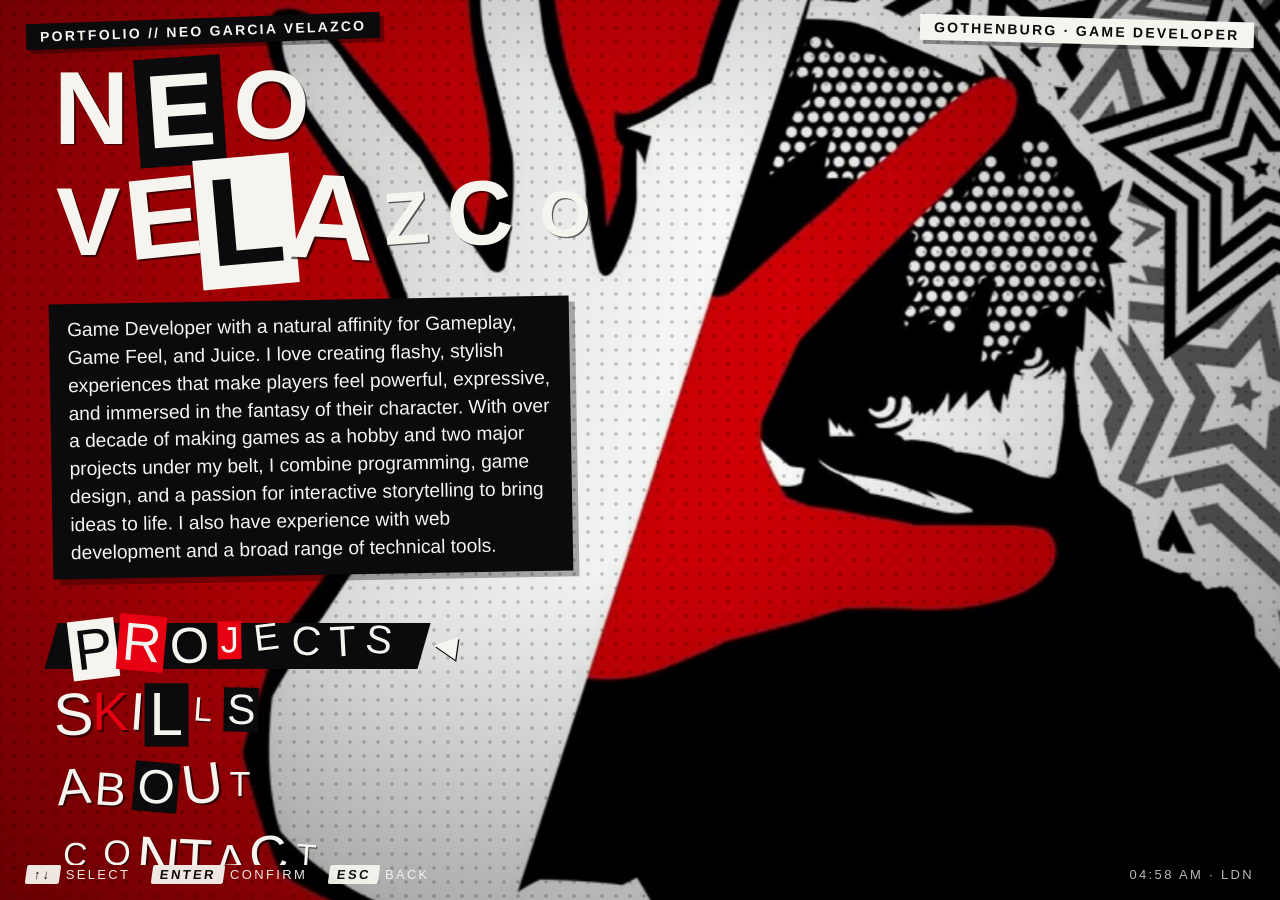
==== index.html @ 0c11486f "Total Rework" ====
<!DOCTYPE html>
<html lang="en">
<head>
<meta charset="UTF-8">
<meta name="viewport" content="width=device-width, initial-scale=1.0">
<title>PORTFOLIO · NEO V.</title>
<link rel="stylesheet" href="css/style.css">
</head>
<body data-screen="home">

<!-- Background art layers -->
<div id="bg" aria-hidden="true">
  <div class="bg-layer" id="bg-stripes"></div>
  <svg class="bg-star" style="left:6%;top:8%;width:26vmax;height:26vmax" viewBox="0 0 100 100">
    <polygon points="50,0 60,35 98,35 68,57 78,94 50,72 22,94 32,57 2,35 40,35" fill="#000"/>
  </svg>
  <svg class="bg-star s2" style="right:4%;bottom:6%;width:34vmax;height:34vmax" viewBox="0 0 100 100">
    <polygon points="50,0 60,35 98,35 68,57 78,94 50,72 22,94 32,57 2,35 40,35" fill="#fff"/>
  </svg>
  <!-- Per-screen menu artwork: assets/menus/<screen>.jpg
       Each falls back to the CSS stripes if its file is missing -->
  <img class="menu-art" id="art-home" src="assets/menus/home.jpg" alt=""
       onload="document.body.classList.add('has-art-home')" onerror="this.remove()">
  <img class="menu-art" id="art-projects" src="assets/menus/projects.jpg" alt=""
       onload="document.body.classList.add('has-art-projects')" onerror="this.remove()">
  <img class="menu-art" id="art-skills" src="assets/menus/skills.jpg" alt=""
       onload="document.body.classList.add('has-art-skills')" onerror="this.remove()">
  <img class="menu-art" id="art-about" src="assets/menus/about.jpg" alt=""
       onload="document.body.classList.add('has-art-about')" onerror="this.remove()">
  <img class="menu-art" id="art-contact" src="assets/menus/contact.jpg" alt=""
       onload="document.body.classList.add('has-art-contact')" onerror="this.remove()">
  <div class="bg-layer" id="bg-halftone"></div>
  <div class="bg-layer" id="bg-vignette"></div>
</div>
<div id="slash" aria-hidden="true"></div>

<!-- Hero art: drop your file at assets/hero.png (transparent PNG looks best) -->
<img id="hero-art" src="assets/hero.png" alt="" onerror="this.remove()">

<!-- Screen transition wipe -->
<div id="wipe" aria-hidden="true">
  <div class="pane p3"></div>
  <div class="pane p2"></div>
  <div class="pane p1"></div>
  <div class="flash"></div>
</div>

<!-- Custom animated cursor + select sound -->
<div id="cursor" aria-hidden="true"></div>
<audio id="sfx-select" src="assets/sfx/select.mp3" preload="auto"></audio>

<div id="shell">
  <div id="hud-top">
    <div class="hud-tag">Portfolio // Neo Garcia Velazco</div>
    <div class="hud-tag alt">Gothenburg · Game Developer</div>
  </div>

  <div id="stage">

    <!-- HOME -->
    <section class="screen active" id="screen-home" aria-label="Main menu">
      <div id="intro-eyebrow">Take a look at my work</div>
      <h1 id="big-name">
        <span class="ransom" data-ransom="NEO"></span>
        <span class="ransom" data-ransom="VELAZCO"></span>
      </h1>
      <p id="tagline">
       Game Developer with a natural affinity for Gameplay, Game Feel, and Juice. I love creating flashy, stylish experiences that make players feel powerful, expressive, and immersed in the fantasy of their character. With over a decade of making games as a hobby and two major projects under my belt, I combine programming, game design, and a passion for interactive storytelling to bring ideas to life. I also have experience with web development and a broad range of technical tools.
      </p>
      <nav id="menu" aria-label="Sections">
        <button class="menu-item sel" data-target="projects">
          <span class="ransom" data-ransom="PROJECTS"></span><span class="cursor-mark">◀</span>
        </button>
        <button class="menu-item" data-target="skills">
          <span class="ransom" data-ransom="SKILLS"></span><span class="cursor-mark">◀</span>
        </button>
        <button class="menu-item" data-target="about">
          <span class="ransom" data-ransom="ABOUT"></span><span class="cursor-mark">◀</span>
        </button>
        <button class="menu-item" data-target="contact">
          <span class="ransom" data-ransom="CONTACT"></span><span class="cursor-mark">◀</span>
        </button>
      </nav>
    </section>

    <!-- PROJECTS -->
    <section class="screen sub" id="screen-projects" aria-label="Projects">
      <div class="screen-head"><span class="ransom" data-ransom="PROJECTS"></span></div>
      <button class="back-hint" data-back>ESC · Back</button>
      <div class="grid-label"><span class="bar"></span>Featured</div>
      <div id="feat-grid" class="grid"></div>
      <!-- <div class="grid-label"><span class="bar"></span>All repositories</div>
      <div id="repo-status">Contacting GitHub…</div>
      <div id="repo-grid" class="grid"></div> -->
    </section>

    <!-- SKILLS -->
    <section class="screen sub" id="screen-skills" aria-label="Skills">
      <div class="screen-head"><span class="ransom" data-ransom="SKILLS"></span></div>
      <button class="back-hint" data-back>ESC · Back</button>
      <div id="skills-body"></div>
    </section>

    <!-- ABOUT -->
    <section class="screen sub align-right" id="screen-about" aria-label="About">
      <div class="screen-head"><span class="ransom" data-ransom="ABOUT"></span></div>
      <button class="back-hint" data-back>ESC · Back</button>
      <div class="paper">
        <!-- Profile photo: assets/me.jpg -->
        <figure class="about-photo">
          <img src="assets/me.jpg" alt="Neo Garcia Velazco" onerror="this.parentElement.remove()">
          <figcaption>Neo Garcia Velazco</figcaption>
        </figure>
        <p class="quote">I believe the best games are the ones that make you <em>feel</em> something. 
          Whether it's the rush of tearing through a battlefield at impossible speed, the satisfaction 
          of landing a perfectly timed attack, or the quiet weight of a story moment, games have a 
          unique ability to turn ideas into experiences.
        </p>
        <br>

        <p>I am a <strong>Game Programmer and Game Developer</strong> currently studying Game Programming 
          at Yrgo. I previously studied Software Engineering at Blekinge Institute of Technology, but my 
          passion has always been games. I have been making games as a hobby since I was 13, experimenting 
          with programming, mechanics, and design long before I knew where those interests would take me.
        </p>
        <br>
        <p>At Yrgo, I have had the opportunity to take that passion into larger team projects. I served as 
          <span class="stamp">Game Director</span> for both <strong>Chaos Courier</strong> and 
          <strong>Project Overdrive</strong>, leading their development from concept through production and 
          submission. These projects have allowed me to explore the parts of game development I enjoy most: 
          <strong>gameplay, game feel, juice, player fantasy, and creating experiences with a strong visual 
            and mechanical identity.</strong> Both projects are available to play on itch.io.
        </p>
        <br>
        <p>My approach to game development is rooted in the belief that mechanics and presentation should 
          work together. I love making games that are <strong>flashy, stylish, responsive, and satisfying</strong>, 
          but I am equally interested in games that use interactivity to tell stories and create emotional 
          experiences. Whether I am designing a movement system, tuning the impact of an attack, building 
          an enemy encounter, or figuring out how a mechanic can better communicate a character's fantasy, 
          I am always asking the same question: <em>“Does this feed the core of our player fantasy?”</em>
        </p>

        <p>Alongside game development, I have experience with <strong>web development and software engineering</strong>, 
          giving me a broader technical foundation that I bring into my work. I enjoy learning new tools, solving 
          difficult technical problems, and working across disciplines to turn ideas into something playable.
        </p>

        <p>Today, I am continuing that journey alongside the team behind <strong>Chaos Courier</strong> and 
          <strong>Project Overdrive</strong> as we begin building our own indie game studio, 
          <span class="stamp">Rogue Current</span>. We want to make games with personality: games that are fun 
          to play, satisfying to master, and impossible to mistake for something made by anyone else.
        </p>
      </div>
      <!-- <a class="cv-btn" href="assets/cv/Meraj_Rahman_CV_2026.pdf" download="Meraj_Rahman_CV_2026.pdf">
        <span>⬇ Download my CV (PDF)</span>
      </a> -->
    </section>

    <!-- CONTACT -->
    <section class="screen sub align-right" id="screen-contact" aria-label="Contact">
      <div class="screen-head"><span class="ransom" data-ransom="CONTACT"></span></div>
      <button class="back-hint" data-back>ESC · Back</button>
      <div class="contact-list">
        <a class="contact-chip" href="mailto:neolgv78@gmail.com"><span>Email ✉</span></a>
        <a class="contact-chip" href="https://www.linkedin.com/in/neo-velazco-5a4166178/" target="_blank" rel="noopener"><span>LinkedIn ↗</span></a>
        <a class="contact-chip" href="https://github.com/INeoBYTEI" target="_blank" rel="noopener"><span>GitHub ↗</span></a>
        <!-- <a class="contact-chip" href="https://www.youtube.com/@MezRahman777" target="_blank" rel="noopener"><span>YouTube ↗</span></a> -->
        <a class="contact-chip" href="https://www.instagram.com/neobyte_" target="_blank" rel="noopener"><span>Instagram ↗</span></a>
        <a class="contact-chip" href="https://yrgo.itch.io/overdrive" target="_blank" rel="noopener"><span>Project Overdrive ↗</span></a>
        <!-- <a class="contact-chip" href="assets/cv/Meraj_Rahman_CV_2026.pdf" download="Meraj_Rahman_CV_2026.pdf"><span>CV ⬇</span></a> -->
      </div>
      <div class="paper" style="max-width:620px">
        <p>My primary goal is to continue building <strong>Rogue Current</strong> alongside 
          my team and create games we can be proud of. We are currently working toward 
          establishing ourselves as an indie studio and bringing our own projects to life.
        </p>

        <p>That said, I'm always interested in meeting people who are passionate about games 
          and interactive experiences. If you're looking for a <strong>Game Programmer, 
            Game Designer, or LIA student</strong>, I'd love to hear from you. I'm particularly 
            interested in opportunities where I can contribute to gameplay, game feel, systems, 
            and creative problem-solving while learning from an experienced team.
        </p>

        <p>Whether you're interested in working together, discussing games, or simply want to 
          say hello, feel free to reach out.
        </p>
      </div>
      

      <!-- Message form — relayed to your inbox via formsubmit.co.
           NOTE: the first-ever submission emails you a one-time activation link. -->
      <form id="contact-form" class="paper" style="max-width:620px" novalidate>
        <div class="form-head">Send me a message</div>
        <label class="field">
          <span>Name</span>
          <input type="text" name="name" required maxlength="100" autocomplete="name">
        </label>
        <label class="field">
          <span>Your email</span>
          <input type="email" name="email" required maxlength="150" autocomplete="email">
        </label>
        <label class="field">
          <span>Message</span>
          <textarea name="message" required rows="5" maxlength="3000"></textarea>
        </label>
        <!-- honeypot: bots fill this, humans never see it -->
        <input type="text" name="_honey" tabindex="-1" autocomplete="off"
               style="position:absolute;left:-5000px" aria-hidden="true">
        <div class="form-foot">
          <button type="submit" class="cv-btn form-send"><span>Send it ➤</span></button>
          <div id="form-status" role="status"></div>
        </div>
      </form>
    </section>

  </div>

  <div id="hud-bottom">
    <span><span class="key">↑↓</span>Select</span>
    <span><span class="key">Enter</span>Confirm</span>
    <span><span class="key">Esc</span>Back</span>
    <span style="margin-left:auto;opacity:.8" id="clock"></span>
  </div>
</div>

<!-- MVC: model = data, view = DOM, controller = events -->
<script src="js/model.js" defer></script>
<script src="js/view.js" defer></script>
<script src="js/controller.js" defer></script>
</body>
</html>
---- css/style.css ----
:root{
  --red:#e60012;
  --red-deep:#a3000c;
  --black:#0b0b0d;
  --white:#f6f4ef;
  --ink:#111;
}
*{margin:0;padding:0;box-sizing:border-box;}
html,body{height:100%;}
body{
  background:var(--black);
  color:var(--white);
  font-family:'Barlow Condensed','Arial Narrow',Arial,sans-serif;
  overflow:hidden;
  -webkit-font-smoothing:antialiased;
  user-select:none;
}
.display{font-family:'Archivo Black','Arial Black',Impact,sans-serif;}

/* ============ BACKGROUND LAYERS ============ */
#bg{position:fixed;inset:-6vmax;z-index:0;pointer-events:none;}
.bg-layer{position:absolute;inset:0;will-change:transform;}
#bg-stripes{
  background:repeating-linear-gradient(115deg,
    var(--red) 0 46px, var(--red-deep) 46px 52px,
    var(--red) 52px 120px, #c4000f 120px 126px);
  animation:stripeDrift 22s linear infinite;
}
@keyframes stripeDrift{from{background-position:0 0;}to{background-position:520px 0;}}
#bg-halftone{
  background-image:radial-gradient(circle, rgba(0,0,0,.35) 1.6px, transparent 1.7px);
  background-size:14px 14px;
  mix-blend-mode:multiply;
  animation:halftoneDrift 30s linear infinite;
}
@keyframes halftoneDrift{from{background-position:0 0;}to{background-position:-140px 140px;}}
#bg-vignette{
  background:radial-gradient(ellipse at 32% 40%, transparent 30%, rgba(0,0,0,.72) 100%);
}
.bg-star{position:absolute;opacity:.16;animation:spin 60s linear infinite;transform-origin:center;}
.bg-star.s2{animation-duration:90s;animation-direction:reverse;opacity:.1;}
@keyframes spin{to{transform:rotate(360deg);}}

/* big black slash behind the menu, like a torn silhouette */
#slash{
  position:fixed;z-index:1;inset:0;pointer-events:none;
  background:var(--black);
  clip-path:polygon(58% 0, 100% 0, 100% 100%, 40% 100%, 52% 62%, 45% 60%, 60% 24%, 51% 22%);
  transition:clip-path .8s cubic-bezier(.8,0,.15,1);
}
body[data-screen]:not([data-screen="home"]) #slash{
  clip-path:polygon(0 0, 100% 0, 100% 100%, 0 100%, 0 62%, 0 60%, 0 24%, 0 22%);
}

/* ============ SHELL / HUD ============ */
#shell{position:relative;z-index:2;height:100%;display:flex;flex-direction:column;}
#hud-top{
  display:flex;justify-content:space-between;align-items:flex-start;
  padding:18px 26px 0;letter-spacing:.14em;font-weight:600;
}
.hud-tag{
  background:var(--black);color:var(--white);
  padding:5px 14px;transform:rotate(-2deg);
  font-size:14px;text-transform:uppercase;
  box-shadow:4px 4px 0 rgba(0,0,0,.35);
}
.hud-tag.alt{background:var(--white);color:var(--black);transform:rotate(1.5deg);}
#hud-bottom{
  padding:0 26px 16px;display:flex;gap:22px;align-items:center;
  font-size:13px;letter-spacing:.18em;text-transform:uppercase;opacity:.95;
}
#hud-bottom .key{
  display:inline-block;background:var(--white);color:var(--black);
  padding:2px 8px;margin-right:6px;font-weight:700;transform:skewX(-8deg);
  border-radius:2px;
}
#stage{flex:1;position:relative;overflow:hidden;}

/* ============ SCREENS ============ */
.screen{
  position:absolute;inset:0;padding:2vh 4vw;
  display:none;overflow-y:auto;overflow-x:hidden;
  scrollbar-width:thin;scrollbar-color:var(--red) transparent;
}
.screen.active{display:block;}
.screen::-webkit-scrollbar{width:8px;}
.screen::-webkit-scrollbar-thumb{background:var(--red);}

/* ---------- HOME ---------- */
#screen-home{display:none;padding:0 4vw;}
#screen-home.active{display:flex;flex-direction:column;justify-content:center;}
#intro-eyebrow{
  font-size:clamp(14px,1.6vw,20px);letter-spacing:.5em;text-transform:uppercase;
  margin-bottom:1.2vh;font-weight:700;text-shadow:2px 2px 0 var(--black);
}
#big-name{line-height:.92;margin-bottom:2.5vh;}
#big-name .ransom{font-size:clamp(44px,8.5vw,124px);display:block;}
#tagline{
  max-width:520px;font-size:clamp(15px,1.5vw,20px);line-height:1.45;
  background:var(--black);padding:12px 18px;transform:rotate(-1deg);
  box-shadow:6px 6px 0 rgba(0,0,0,.3);
}
#menu{margin-top:4vh;display:flex;flex-direction:column;align-items:flex-start;gap:.6vh;}
.menu-item{
  background:none;border:0;cursor:pointer;color:var(--white);
  text-align:left;position:relative;padding:2px 14px 2px 4px;
  transform:translateX(-60px);opacity:0;
}
.menu-item .ransom{font-size:clamp(26px,4.2vw,56px);}
.loaded .menu-item{animation:menuIn .55s cubic-bezier(.2,1.2,.3,1) forwards;}
.menu-item:nth-child(1){animation-delay:.15s;}
.menu-item:nth-child(2){animation-delay:.25s;}
.menu-item:nth-child(3){animation-delay:.35s;}
.menu-item:nth-child(4){animation-delay:.45s;}
@keyframes menuIn{to{transform:translateX(0);opacity:1;}}
.menu-item::before{
  content:"";position:absolute;left:-4%;top:18%;height:70%;width:0;
  background:var(--black);transform:skewX(-16deg);z-index:-1;
  transition:width .18s cubic-bezier(.7,0,.3,1);
}
.menu-item.sel::before{width:108%;}
.menu-item.sel{transform:translateX(14px) !important;}
.menu-item.sel .ch{color:var(--white);}
.menu-item.sel .ch.box{background:var(--red);color:var(--white);}
.menu-item.sel .ch.boxw{background:var(--white);color:var(--black);}
.menu-item:focus-visible{outline:3px dashed var(--white);outline-offset:4px;}
.cursor-mark{
  position:absolute;right:-46px;top:50%;transform:translateY(-50%) rotate(8deg);
  font-size:clamp(18px,2.4vw,30px);opacity:0;transition:opacity .12s;
  color:var(--white);text-shadow:2px 2px 0 var(--black);
}
.menu-item.sel .cursor-mark{opacity:1;animation:pulse 0.9s ease-in-out infinite;}
@keyframes pulse{0%,100%{transform:translateY(-50%) rotate(8deg) scale(1);}50%{transform:translateY(-50%) rotate(8deg) scale(1.18);}}

/* ---------- RANSOM LETTERS ---------- */
.ransom{display:inline-block;white-space:nowrap;}
.ransom .ch{
  display:inline-block;line-height:1;padding:0 .01em;
  transition:transform .15s;
}
.ransom .ch.box{background:var(--black);color:var(--white);padding:.02em .08em;margin:0 .03em;}
.ransom .ch.boxw{background:var(--white);color:var(--black);padding:.02em .08em;margin:0 .03em;}
.ransom .ch.red{color:var(--red);text-shadow:1px 1px 0 var(--black);}
.menu-item:hover .ch,.menu-item.sel .ch{animation:jitter .35s ease both;}
.menu-item:hover .ch:nth-child(odd){animation-delay:.03s;}
.menu-item:hover .ch:nth-child(3n){animation-delay:.06s;}
@keyframes jitter{
  0%{transform:var(--t) translateY(0);}
  35%{transform:var(--t) translateY(-6px) rotate(3deg);}
  70%{transform:var(--t) translateY(2px) rotate(-2deg);}
  100%{transform:var(--t) translateY(0);}
}

/* ---------- SUB-SCREEN CHROME ---------- */
.sub{background:transparent;}
.sub .screen-head{margin:1vh 0 3.5vh;position:relative;display:inline-block;}
.sub .screen-head .ransom{font-size:clamp(38px,6vw,84px);}
.sub .screen-head::after{
  content:"";position:absolute;left:-6px;bottom:-10px;height:10px;width:105%;
  background:var(--red);transform:skewX(-24deg);
}
.back-hint{
  display:inline-block;margin-left:22px;vertical-align:middle;
  font-size:13px;letter-spacing:.2em;text-transform:uppercase;
  background:var(--white);color:var(--black);padding:4px 10px;transform:rotate(-2deg);
  cursor:pointer;border:0;font-weight:700;font-family:inherit;
}
.back-hint:hover{background:var(--red);color:var(--white);}

/* ---------- PROJECTS ---------- */
#repo-status{font-size:15px;letter-spacing:.2em;text-transform:uppercase;margin-bottom:2vh;opacity:.85;}
.grid{
  display:grid;grid-template-columns:repeat(auto-fill,minmax(330px,1fr));
  gap:26px 34px;padding-top:14px;
}
#repo-grid{padding-bottom:6vh;}
.card{
  color:var(--ink);position:relative;
  padding:20px 22px 18px;cursor:pointer;text-decoration:none;display:block;
  transform:rotate(var(--tilt)) translateY(24px);opacity:0;
  transition:transform .18s cubic-bezier(.7,0,.3,1), filter .18s;
  filter:drop-shadow(7px 7px 0 rgba(0,0,0,.5));
}
.card::before{
  content:"";position:absolute;inset:0;background:var(--white);
  clip-path:polygon(0 6%, 3% 0, 100% 0, 100% 88%, 97% 100%, 0 100%);
}
.card>*{position:relative;}
.screen.active .card{animation:cardIn .5s cubic-bezier(.2,1.1,.3,1) forwards;animation-delay:var(--d);}
@keyframes cardIn{to{transform:rotate(var(--tilt)) translateY(0);opacity:1;}}
.card:hover{
  transform:rotate(0deg) scale(1.03) !important;
  filter:drop-shadow(10px 10px 0 var(--black));
  z-index:3;
}
.card .lang{
  position:absolute;top:-12px;right:14px;
  background:var(--black);color:var(--white);
  font-weight:700;font-size:13px;letter-spacing:.14em;text-transform:uppercase;
  padding:4px 12px;transform:rotate(2deg);
}
.card .lang::before{content:"";display:inline-block;width:9px;height:9px;border-radius:50%;
  background:var(--lc,var(--red));margin-right:7px;}
.card h3{
  font-family:'Archivo Black','Arial Black',Impact,sans-serif;
  font-size:21px;line-height:1.05;text-transform:uppercase;
  margin-bottom:10px;word-break:break-word;
}
.card h3 em{font-style:normal;color:var(--red);}
.card p{font-size:15.5px;line-height:1.4;min-height:44px;color:#2c2c2c;}
.card .meta{
  margin-top:14px;display:flex;justify-content:space-between;align-items:center;
  font-size:13px;letter-spacing:.12em;text-transform:uppercase;font-weight:700;
}
.card .meta .go{
  background:var(--red);color:var(--white);padding:4px 12px;transform:skewX(-10deg);
  transition:background .15s;
}
.card:hover .meta .go{background:var(--black);}

/* ---------- FEATURED CARDS ---------- */
.card.feat{color:var(--white);filter:drop-shadow(7px 7px 0 var(--red-deep));}
.card.feat::before{background:var(--black);}
.card.feat:hover{filter:drop-shadow(10px 10px 0 var(--red));}
.card.feat p{color:#d8d5cf;}
.card.feat h3{color:var(--white);}
.card.feat .lang{background:var(--red);}
.card.feat .meta .go{background:var(--white);color:var(--black);}
.card.feat:hover .meta .go{background:var(--red);color:var(--white);}
#feat-grid,.grid{
  display:grid;grid-template-columns:repeat(auto-fill,minmax(330px,1fr));
  gap:26px 34px;padding-top:14px;
}
#repo-grid{padding-top:14px;}
.live-dot{
  display:inline-block;width:9px;height:9px;border-radius:50%;
  background:#3dff6e;margin-right:7px;animation:liveBlink 1.1s ease-in-out infinite;
}
@keyframes liveBlink{0%,100%{opacity:1;}50%{opacity:.25;}}
.grid-label{
  font-family:'Archivo Black','Arial Black',Impact,sans-serif;
  font-size:clamp(15px,1.7vw,20px);text-transform:uppercase;letter-spacing:.12em;
  margin:3.5vh 0 2vh;text-shadow:2px 2px 0 var(--black);
}
.grid-label .bar{display:inline-block;width:34px;height:12px;background:var(--white);
  transform:skewX(-24deg);margin-right:12px;vertical-align:baseline;}

/* ---------- SKILLS ---------- */
.skill-group{margin-bottom:5vh;max-width:920px;}
.skill-group h3{
  display:inline-block;background:var(--white);color:var(--black);
  font-family:'Archivo Black','Arial Black',Impact,sans-serif;
  font-size:clamp(18px,2.2vw,26px);text-transform:uppercase;
  padding:6px 16px;transform:rotate(-1.5deg);margin-bottom:2.4vh;
  box-shadow:5px 5px 0 var(--black);
}
.skill-row{display:flex;align-items:center;gap:18px;margin-bottom:12px;}
.skill-row .name{
  width:220px;flex-shrink:0;font-size:17px;font-weight:700;
  letter-spacing:.1em;text-transform:uppercase;text-shadow:1px 1px 0 var(--black);
}
.skill-bar{
  flex:1;height:20px;background:rgba(0,0,0,.55);position:relative;
  transform:skewX(-18deg);overflow:hidden;max-width:520px;
}
.skill-bar .fill{
  position:absolute;inset:0;width:0;background:var(--white);
  background-image:repeating-linear-gradient(90deg,transparent 0 26px, rgba(230,0,18,.22) 26px 30px);
  transition:width .9s cubic-bezier(.2,1,.3,1);
}
.skill-row .lv{
  font-family:'Archivo Black','Arial Black',Impact,sans-serif;
  font-size:15px;width:70px;text-align:right;text-shadow:2px 2px 0 var(--black);
}

/* ---------- ABOUT / CONTACT ---------- */
.paper{
  max-width:760px;background:var(--white);color:var(--ink);
  padding:30px 34px;font-size:18px;line-height:1.55;
  clip-path:polygon(0 4%, 2% 0, 100% 0, 100% 94%, 98% 100%, 0 100%);
  transform:rotate(-.6deg);box-shadow:10px 10px 0 rgba(0,0,0,.55);
  margin-bottom:4vh;
}
.paper strong{color:var(--red);}
.paper .stamp{
  display:inline-block;background:var(--black);color:var(--white);
  padding:2px 8px;transform:rotate(-2deg);font-weight:700;
}
.contact-list{display:flex;flex-wrap:wrap;gap:20px;padding-bottom:6vh;}
.contact-chip{
  background:var(--black);color:var(--white);text-decoration:none;
  font-family:'Archivo Black','Arial Black',Impact,sans-serif;
  font-size:clamp(16px,2vw,22px);text-transform:uppercase;
  padding:14px 26px;transform:skewX(-8deg) rotate(-1deg);
  transition:transform .15s, background .15s, color .15s;
  box-shadow:6px 6px 0 rgba(0,0,0,.4);
}
.contact-chip span{display:inline-block;transform:skewX(8deg);}
.contact-chip:hover{background:var(--white);color:var(--red);transform:skewX(-8deg) rotate(0) scale(1.06);}

/* ============ IMAGE SLOTS ============ */
/* 1. Hero art — big character/portrait on the right, over the black slash */
#hero-art{
  position:fixed;right:0;bottom:0;z-index:1;
  height:min(92vh,900px);max-width:46vw;object-fit:contain;object-position:bottom right;
  filter:drop-shadow(-14px 10px 0 rgba(230,0,18,.85)) drop-shadow(-4px 4px 12px rgba(0,0,0,.6));
  pointer-events:none;
  transition:transform .8s cubic-bezier(.8,0,.15,1), opacity .5s;
}
body[data-screen]:not([data-screen="home"]) #hero-art{
  transform:translateX(60%) skewX(-6deg);opacity:0;
}
@media (max-width:900px){#hero-art{max-width:70vw;opacity:.5;}}

/* 2. Project card thumbnails */
.card .thumb{
  margin:-20px -22px 14px;height:150px;overflow:hidden;position:relative;
  clip-path:polygon(0 0, 100% 0, 100% 82%, 0 100%);
  background:var(--black);
}
.card .thumb img{
  width:100%;height:100%;object-fit:cover;
  filter:grayscale(.9) contrast(1.15);
  transition:filter .2s, transform .3s;
}
.card:hover .thumb img{filter:grayscale(0) contrast(1.05);transform:scale(1.05);}
.card .thumb::after{
  content:"";position:absolute;inset:0;
  background:linear-gradient(115deg, transparent 78%, var(--red) 78.5%);
}

/* 3. About photo — taped-up polaroid */
.about-photo{
  float:right;width:min(240px,38%);margin:0 0 14px 22px;
  background:var(--white);padding:10px 10px 34px;
  transform:rotate(3deg);
  box-shadow:8px 8px 0 rgba(0,0,0,.35);
  position:relative;
}
.about-photo img{width:100%;display:block;filter:contrast(1.05);}
.about-photo::before{
  content:"";position:absolute;top:-12px;left:50%;transform:translateX(-50%) rotate(-4deg);
  width:90px;height:26px;background:var(--red);opacity:.9;
  clip-path:polygon(4% 0, 96% 8%, 100% 92%, 0 100%);
}
.about-photo figcaption{
  text-align:center;margin-top:8px;font-weight:700;letter-spacing:.14em;
  text-transform:uppercase;font-size:12px;color:var(--ink);
}

/* ============ WIPE TRANSITION ============ */
#wipe{position:fixed;inset:-10%;z-index:50;pointer-events:none;}
#wipe .pane{
  position:absolute;inset:0;transform:translateX(-130%) skewX(-14deg);
}
#wipe .p1{background:var(--red);}
#wipe .p2{background:var(--black);}
#wipe .p3{background:var(--white);}
#wipe.go .pane{animation:wipeAcross .7s cubic-bezier(.75,0,.2,1) forwards;}
#wipe.go .p2{animation-delay:.06s;}
#wipe.go .p1{animation-delay:.12s;}
@keyframes wipeAcross{
  0%{transform:translateX(-130%) skewX(-14deg);}
  45%{transform:translateX(0%) skewX(-14deg);}
  55%{transform:translateX(0%) skewX(-14deg);}
  100%{transform:translateX(130%) skewX(-14deg);}
}
#wipe .flash{
  position:absolute;inset:0;background:var(--white);opacity:0;
}
#wipe.go .flash{animation:flash .7s linear forwards;}
@keyframes flash{0%,44%{opacity:0;}48%{opacity:1;}56%{opacity:0;}100%{opacity:0;}}

/* ============ CUSTOM ANIMATED CURSOR ============ */
@media (pointer:fine){
  body.cursor-on, body.cursor-on *{cursor:none !important;}
}
#cursor{
  position:fixed;left:0;top:0;width:48px;height:48px;z-index:9999;
  pointer-events:none;display:none;
  background-repeat:no-repeat;background-position:0 0;
  background-image:url("../assets/cursors/normal.png");
  margin:-3px 0 0 -4px; /* NORMAL hotspot */
}
#cursor.link{
  background-image:url("../assets/cursors/link.png");
  margin:-6px 0 0 -6px; /* LINK_SELECT hotspot */
}

/* clickable name */
#big-name{cursor:pointer;width:max-content;}
#big-name:hover .ch{animation:jitter .35s ease both;}
#big-name:hover .ch:nth-child(odd){animation-delay:.03s;}
#big-name:hover .ch:nth-child(3n){animation-delay:.06s;}
#big-name:active{transform:scale(.985);}

/* ============ PER-SCREEN MENU ARTWORK ============ */
/* Each screen can have its own art at assets/menus/<screen>.jpg.
   Missing files remove themselves; the CSS stripes show through. */
.menu-art{
  position:absolute;inset:0;width:100%;height:100%;object-fit:cover;
  opacity:0;will-change:transform;pointer-events:none;
  transition:opacity .55s ease;
}
body[data-screen="home"]     #art-home,
body[data-screen="projects"] #art-projects,
body[data-screen="skills"]   #art-skills,
body[data-screen="about"]    #art-about,
body[data-screen="contact"]  #art-contact{opacity:1;}

/* the home artwork carries its own black diagonal — drop the CSS slash */
body.has-art-home #slash{display:none;}
/* soften the halftone overlay whenever a screen's art is showing */
body.has-art-home[data-screen="home"] #bg-halftone,
body.has-art-projects[data-screen="projects"] #bg-halftone,
body.has-art-skills[data-screen="skills"] #bg-halftone,
body.has-art-about[data-screen="about"] #bg-halftone,
body.has-art-contact[data-screen="contact"] #bg-halftone{opacity:.5;}

/* readability scrims — darken the side the content sits on */
body.has-art-home[data-screen="home"] #bg-vignette,
body.has-art-skills[data-screen="skills"] #bg-vignette{
  background:
    linear-gradient(100deg, rgba(0,0,0,.42) 0%, rgba(0,0,0,.12) 36%, transparent 58%),
    radial-gradient(ellipse at 32% 40%, transparent 30%, rgba(0,0,0,.55) 100%);
}
body.has-art-contact[data-screen="contact"] #bg-vignette{
  background:
    linear-gradient(260deg, rgba(0,0,0,.48) 0%, rgba(0,0,0,.14) 38%, transparent 60%),
    radial-gradient(ellipse at 68% 40%, transparent 30%, rgba(0,0,0,.55) 100%);
}
/* the About art's star pattern is busy — heavier scrim so the header reads */
body.has-art-about[data-screen="about"] #bg-vignette{
  background:
    linear-gradient(260deg, rgba(0,0,0,.72) 0%, rgba(0,0,0,.3) 42%, transparent 64%),
    radial-gradient(ellipse at 68% 40%, transparent 25%, rgba(0,0,0,.6) 100%);
}
body.has-art-home #menu .ch:not(.box):not(.boxw),
body.has-art-home #big-name .ch:not(.box):not(.boxw){
  text-shadow:2px 2px 0 rgba(0,0,0,.6);
}

/* ============ RIGHT-ALIGNED SCREENS (art on the left) ============ */
.screen.align-right.active{
  display:flex;flex-direction:column;align-items:flex-end;
}
.screen.align-right .contact-list{justify-content:flex-end;}
.screen.align-right .paper{transform:rotate(.6deg);}
.screen.align-right .about-photo{
  float:left;margin:0 22px 14px 0;transform:rotate(-3deg);
}
@media (max-width:820px){
  /* on small screens the art is mostly behind content anyway — keep it simple */
  .screen.align-right.active{align-items:stretch;}
  .screen.align-right .contact-list{justify-content:flex-start;}
}

/* ============ CV DOWNLOAD BUTTON ============ */
.cv-btn{
  display:inline-block;margin-bottom:6vh;text-decoration:none;
  background:var(--red);color:var(--white);
  font-family:'Archivo Black','Arial Black',Impact,sans-serif;
  font-size:clamp(17px,2.2vw,24px);text-transform:uppercase;letter-spacing:.06em;
  padding:16px 30px;transform:skewX(-8deg) rotate(-1deg);
  box-shadow:7px 7px 0 var(--black);
  transition:transform .15s, background .15s, color .15s, box-shadow .15s;
}
.cv-btn span{display:inline-block;transform:skewX(8deg);}
.cv-btn:hover{
  background:var(--white);color:var(--red);
  transform:skewX(-8deg) rotate(0) scale(1.05);
  box-shadow:10px 10px 0 var(--black);
}
.cv-btn:active{transform:skewX(-8deg) scale(.97);}

/* ============ CONTACT FORM ============ */
#contact-form{width:100%;}
.form-head{
  font-family:'Archivo Black','Arial Black',Impact,sans-serif;
  font-size:clamp(18px,2.2vw,24px);text-transform:uppercase;
  margin-bottom:18px;position:relative;display:inline-block;
}
.form-head::after{
  content:"";position:absolute;left:0;bottom:-6px;height:7px;width:100%;
  background:var(--red);transform:skewX(-24deg);
}
.field{display:block;margin-bottom:14px;}
.field span{
  display:block;font-weight:700;letter-spacing:.14em;text-transform:uppercase;
  font-size:12px;margin-bottom:5px;
}
.field input,.field textarea{
  width:100%;border:3px solid var(--black);background:#fff;color:var(--ink);
  padding:10px 12px;font-family:inherit;font-size:16px;
  transform:skewX(-2deg);transition:border-color .15s, box-shadow .15s;
}
.field input:focus,.field textarea:focus{
  outline:none;border-color:var(--red);box-shadow:4px 4px 0 var(--red);
}
.field textarea{resize:vertical;min-height:110px;}
.form-foot{display:flex;align-items:center;gap:18px;flex-wrap:wrap;margin-top:6px;}
.form-send{border:0;cursor:pointer;margin-bottom:0;font-size:17px;padding:12px 26px;}
.form-send:disabled{opacity:.55;cursor:wait;}
#form-status{
  font-weight:700;letter-spacing:.08em;font-size:13px;
  text-transform:uppercase;color:var(--ink);
}
.paper a{color:var(--red);font-weight:700;}
.paper a:hover{background:var(--red);color:var(--white);text-decoration:none;}
.paper .quote em{
  display:inline;background:var(--black);color:var(--white);
  font-style:italic;padding:1px 6px;box-decoration-break:clone;
  -webkit-box-decoration-break:clone;line-height:1.7;
}

/* ============ RESPONSIVE / MOTION ============ */
@media (max-width:700px){
  .skill-row .name{width:130px;font-size:14px;}
  #hud-bottom{font-size:11px;gap:12px;flex-wrap:wrap;}
  .grid{
  display:grid;grid-template-columns:repeat(auto-fill,minmax(330px,1fr));
  gap:26px 34px;padding-top:14px;
}
#repo-grid{grid-template-columns:1fr;}
  .cursor-mark{right:-34px;}
}
@media (prefers-reduced-motion:reduce){
  *,*::before,*::after{animation-duration:.001s !important;transition-duration:.001s !important;}
}
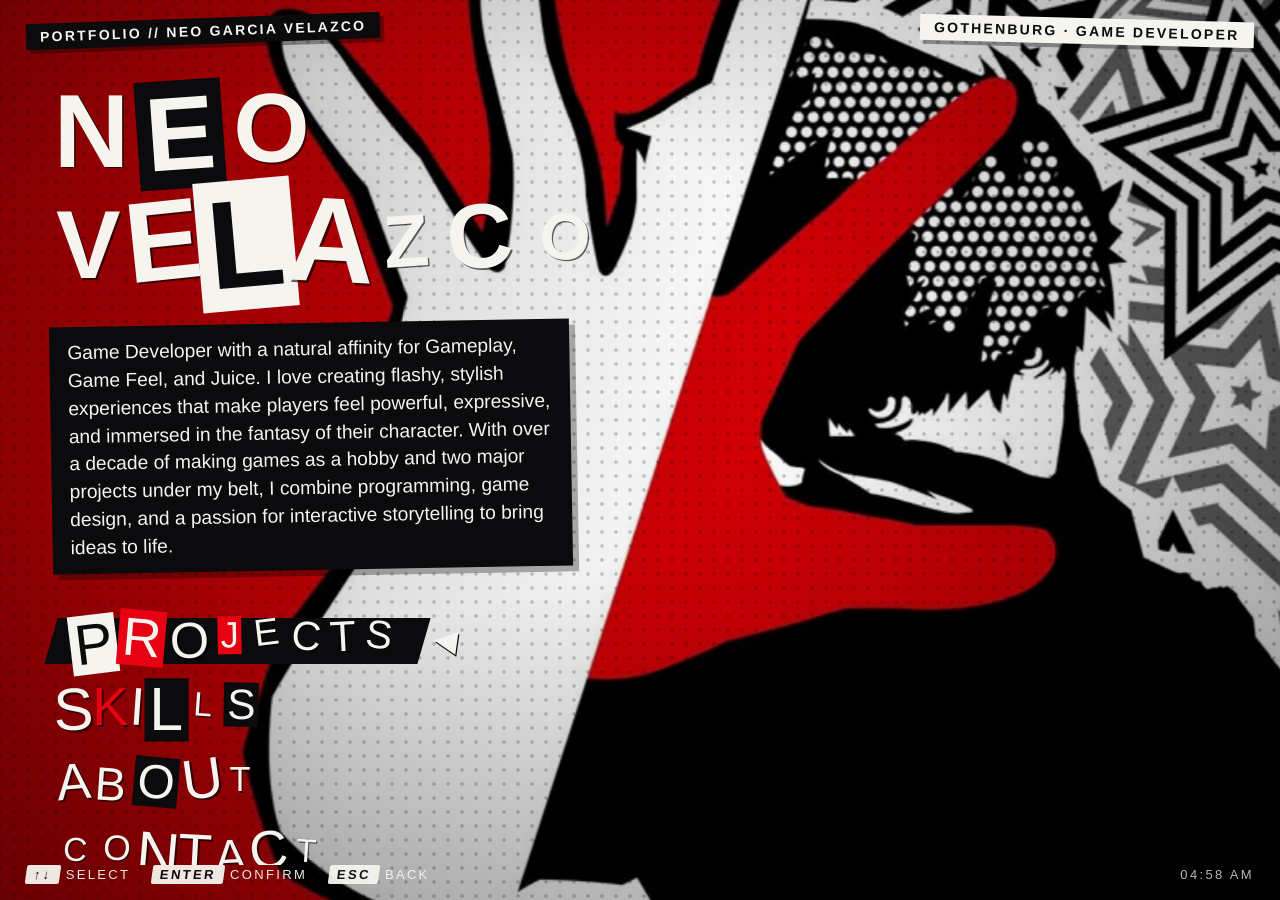
==== commit 534b1459: "anki rough + minor tweaks" ====
--- a/index.html
+++ b/index.html
@@ -60,12 +60,13 @@
     <!-- HOME -->
     <section class="screen active" id="screen-home" aria-label="Main menu">
       <div id="intro-eyebrow">Take a look at my work</div>
+      <br>
       <h1 id="big-name">
         <span class="ransom" data-ransom="NEO"></span>
         <span class="ransom" data-ransom="VELAZCO"></span>
       </h1>
       <p id="tagline">
-       Game Developer with a natural affinity for Gameplay, Game Feel, and Juice. I love creating flashy, stylish experiences that make players feel powerful, expressive, and immersed in the fantasy of their character. With over a decade of making games as a hobby and two major projects under my belt, I combine programming, game design, and a passion for interactive storytelling to bring ideas to life. I also have experience with web development and a broad range of technical tools.
+       Game Developer with a natural affinity for Gameplay, Game Feel, and Juice. I love creating flashy, stylish experiences that make players feel powerful, expressive, and immersed in the fantasy of their character. With over a decade of making games as a hobby and two major projects under my belt, I combine programming, game design, and a passion for interactive storytelling to bring ideas to life.
       </p>
       <nav id="menu" aria-label="Sections">
         <button class="menu-item sel" data-target="projects">
